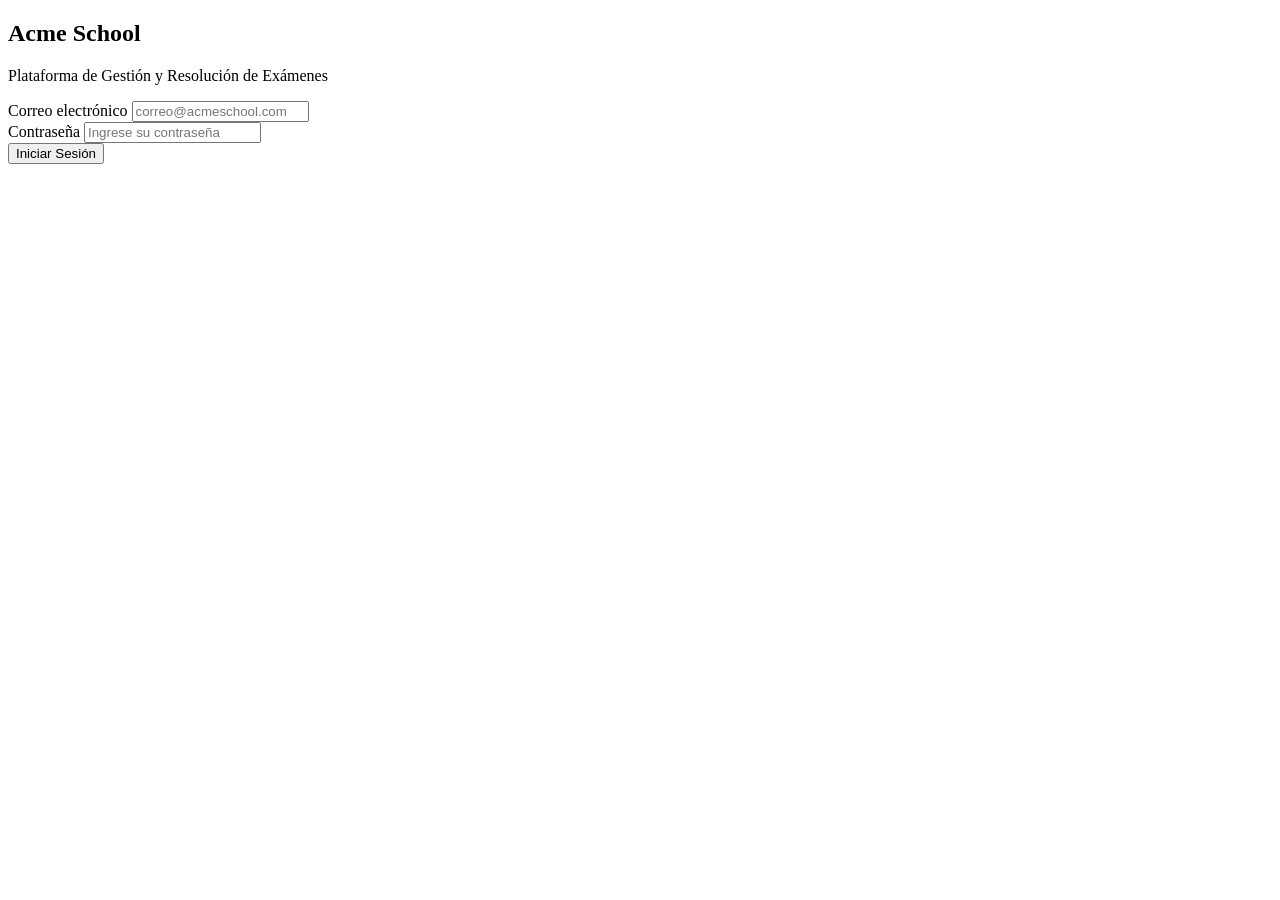
==== index.html @ 385c45e3 "feat: :construction: Se crea la estructura HTML Se escribe el codigo HTML base para la plataforma" ====
<!DOCTYPE html>
<html lang="es">
<head>
    <meta charset="UTF-8">
    <meta name="viewport" content="width=device-width, initial-scale=1.0">
    <title>Acme School | Plataforma de Exámenes</title>

    <link rel="stylesheet" href="./assets/css/style.css">
    <link rel="stylesheet" href="./assets/css/login.css">
</head>
<body>

    <main class="login-container">

        <section class="login-card">

            <div class="login-header">
                <h1>Acme School</h1>
                <p>Plataforma de Gestión y Resolución de Exámenes</p>
            </div>

            <form id="loginForm" class="login-form">

                <div class="form-group">
                    <label for="email">Correo electrónico</label>
                    <input
                        type="email"
                        id="email"
                        name="email"
                        placeholder="correo@acmeschool.com"
                        required
                    >
                </div>

                <div class="form-group">
                    <label for="password">Contraseña</label>
                    <input
                        type="password"
                        id="password"
                        name="password"
                        placeholder="Ingrese su contraseña"
                        required
                    >
                </div>

                <button type="submit" class="btn-login">
                    Iniciar Sesión
                </button>

                <p id="message" class="message"></p>

            </form>

        </section>

    </main>

    <script type="module" src="./js/app.js"></script>

</body>
</html>
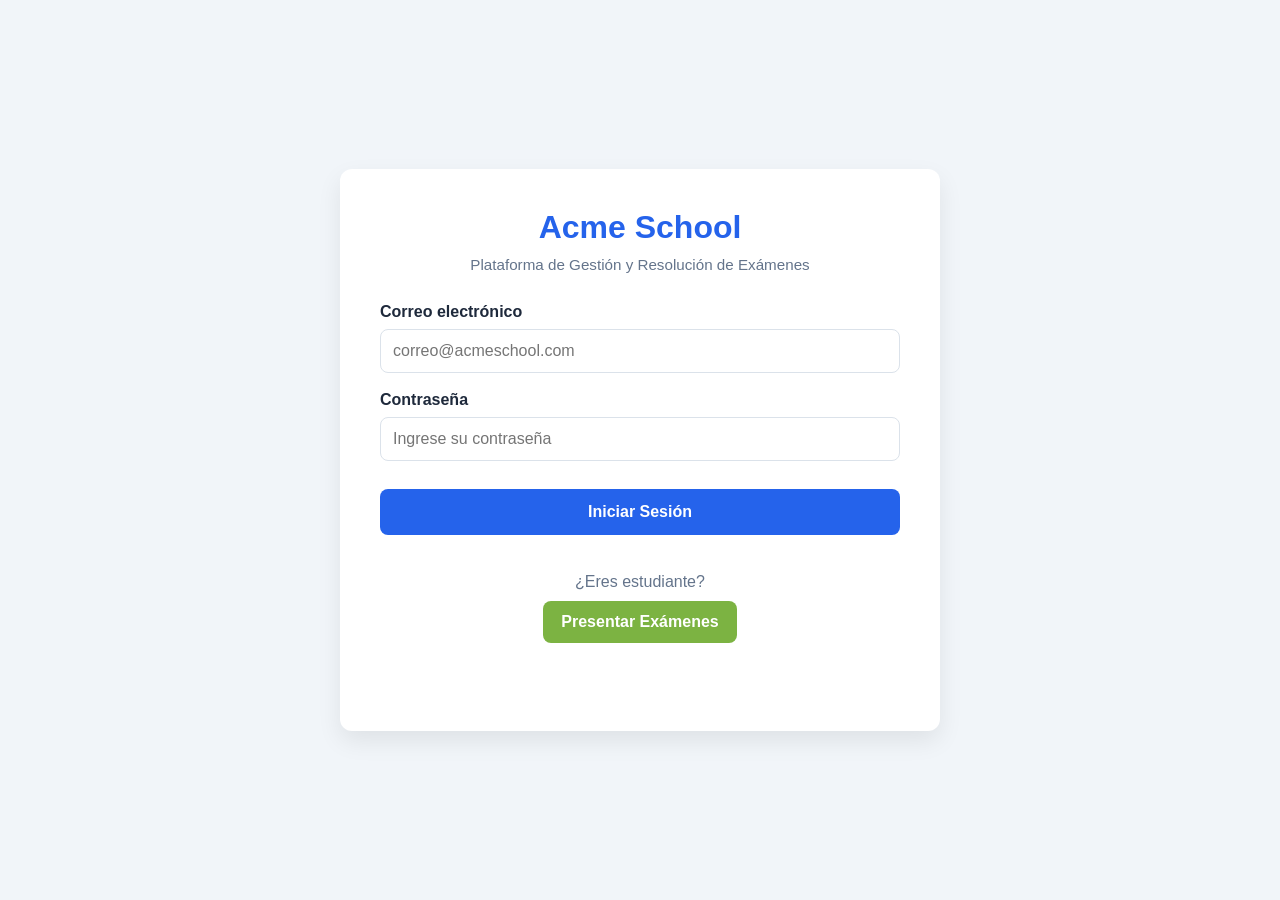
==== commit 8c4cc006: "feat: :lipstick: Se grega el boton para presentar examenes de forma publica Se mejora la navegabilid" ====
--- a/index.html
+++ b/index.html
@@ -47,6 +47,19 @@
                     Iniciar Sesión
                 </button>
 
+                <div class="public-access">
+
+                    <p>¿Eres estudiante?</p>
+
+                    <a
+                        href="./resolver.html"
+                        class="btn-student"
+                    >
+                        Presentar Exámenes
+                    </a>
+
+                </div>
+                
                 <p id="message" class="message"></p>
 
             </form>
--- a/assets/css/style.css
+++ b/assets/css/style.css
@@ -0,0 +1,178 @@
+/* ==========================
+   RESET
+========================== */
+
+* {
+    margin: 0;
+    padding: 0;
+    box-sizing: border-box;
+}
+
+/* ==========================
+   VARIABLES
+========================== */
+
+:root {
+    --primary-color: #2563eb;
+    --primary-dark: #1d4ed8;
+    --secondary-color: #1e293b;
+    --success-color: #22c55e;
+    --danger-color: #ef4444;
+
+    --background-color: #f1f5f9;
+    --card-color: #ffffff;
+
+    --text-color: #334155;
+    --text-light: #64748b;
+
+    --border-radius: 12px;
+    --shadow: 0 10px 25px rgba(0, 0, 0, 0.08);
+
+    --transition: all 0.3s ease;
+}
+
+/* ==========================
+   BODY
+========================== */
+
+body {
+    font-family: 'Segoe UI', Tahoma, Geneva, Verdana, sans-serif;
+    background-color: var(--background-color);
+    color: var(--text-color);
+    min-height: 100vh;
+}
+
+/* ==========================
+   TITULOS
+========================== */
+
+h1,
+h2,
+h3,
+h4,
+h5,
+h6 {
+    color: var(--secondary-color);
+    margin-bottom: 0.5rem;
+}
+
+/* ==========================
+   ENLACES
+========================== */
+
+a {
+    text-decoration: none;
+    color: inherit;
+}
+
+/* ==========================
+   LISTAS
+========================== */
+
+ul,
+ol {
+    list-style: none;
+}
+
+/* ==========================
+   BOTONES GENERALES
+========================== */
+
+button {
+    cursor: pointer;
+    border: none;
+    transition: var(--transition);
+}
+
+button:hover {
+    opacity: 0.9;
+}
+
+/* ==========================
+   INPUTS
+========================== */
+
+input,
+select,
+textarea {
+    width: 100%;
+    padding: 12px;
+    border: 1px solid #dbe2ea;
+    border-radius: 8px;
+    font-size: 1rem;
+    outline: none;
+    transition: var(--transition);
+}
+
+input:focus,
+select:focus,
+textarea:focus {
+    border-color: var(--primary-color);
+    box-shadow: 0 0 5px rgba(37, 99, 235, 0.3);
+}
+
+/* ==========================
+   CONTENEDORES
+========================== */
+
+.container {
+    width: 90%;
+    max-width: 1200px;
+    margin: auto;
+}
+
+/* ==========================
+   TARJETAS
+========================== */
+
+.card {
+    background-color: var(--card-color);
+    border-radius: var(--border-radius);
+    box-shadow: var(--shadow);
+    padding: 20px;
+}
+
+/* ==========================
+   MENSAJES
+========================== */
+
+.message {
+    margin-top: 10px;
+    text-align: center;
+    font-size: 0.9rem;
+    color: var(--danger-color);
+}
+
+/* ==========================
+   TABLAS
+========================== */
+
+table {
+    width: 100%;
+    border-collapse: collapse;
+    background-color: white;
+}
+
+th,
+td {
+    padding: 12px;
+    border-bottom: 1px solid #e2e8f0;
+    text-align: left;
+}
+
+th {
+    background-color: var(--primary-color);
+    color: white;
+}
+
+/* ==========================
+   RESPONSIVE
+========================== */
+
+@media (max-width: 768px) {
+
+    .container {
+        width: 95%;
+    }
+
+}
--- a/assets/css/login.css
+++ b/assets/css/login.css
@@ -0,0 +1,151 @@
+/* ==========================
+   CONTENEDOR PRINCIPAL
+========================== */
+
+.login-container {
+    min-height: 100vh;
+    display: flex;
+    justify-content: center;
+    align-items: center;
+    padding: 20px;
+}
+
+/* ==========================
+   TARJETA LOGIN
+========================== */
+
+.login-card {
+    width: 100%;
+    max-width: 600px;
+    background-color: var(--card-color);
+    padding: 40px;
+    border-radius: var(--border-radius);
+    box-shadow: var(--shadow);
+    animation: fadeIn 0.5s ease;
+}
+
+/* ==========================
+   CABECERA
+========================== */
+
+.login-header {
+    text-align: center;
+    margin-bottom: 30px;
+}
+
+.login-header h1 {
+    color: var(--primary-color);
+    font-size: 2rem;
+    margin-bottom: 10px;
+}
+
+.login-header p {
+    color: var(--text-light);
+    font-size: 0.95rem;
+}
+
+/* ==========================
+   FORMULARIO
+========================== */
+
+.login-form {
+    display: flex;
+    flex-direction: column;
+    gap: 18px;
+}
+
+.form-group {
+    display: flex;
+    flex-direction: column;
+    gap: 8px;
+}
+
+.form-group label {
+    font-weight: 600;
+    color: var(--secondary-color);
+}
+
+/* ==========================
+   BOTÓN LOGIN
+========================== */
+
+.btn-login {
+    background-color: var(--primary-color);
+    color: white;
+    padding: 14px;
+    border-radius: 8px;
+    font-size: 1rem;
+    font-weight: 600;
+    margin-top: 10px;
+    transition: var(--transition);
+}
+
+.btn-login:hover {
+    background-color: var(--primary-dark);
+    transform: translateY(-2px);
+}
+
+/* ==========================
+   MENSAJE
+========================== */
+
+.message {
+    min-height: 20px;
+}
+
+/* ==========================
+   ANIMACIÓN
+========================== */
+
+@keyframes fadeIn {
+    from {
+        opacity: 0;
+        transform: translateY(-15px);
+    }
+
+    to {
+        opacity: 1;
+        transform: translateY(0);
+    }
+}
+
+/* ==========================
+   RESPONSIVE
+========================== */
+
+@media (max-width: 480px) {
+
+    .login-card {
+        padding: 25px;
+    }
+
+    .login-header h1 {
+        font-size: 1.6rem;
+    }
+
+}
+
+.public-access {
+    margin-top: 20px;
+    text-align: center;
+}
+
+.public-access p {
+    margin-bottom: 10px;
+    color: var(--text-light);
+}
+
+.btn-student {
+    display: inline-block;
+    text-decoration: none;
+    background-color: #7cb342;
+    color: white;
+    padding: 12px 18px;
+    border-radius: 8px;
+    font-weight: 600;
+    transition: 0.3s;
+}
+
+.btn-student:hover {
+    opacity: 0.9;
+}
